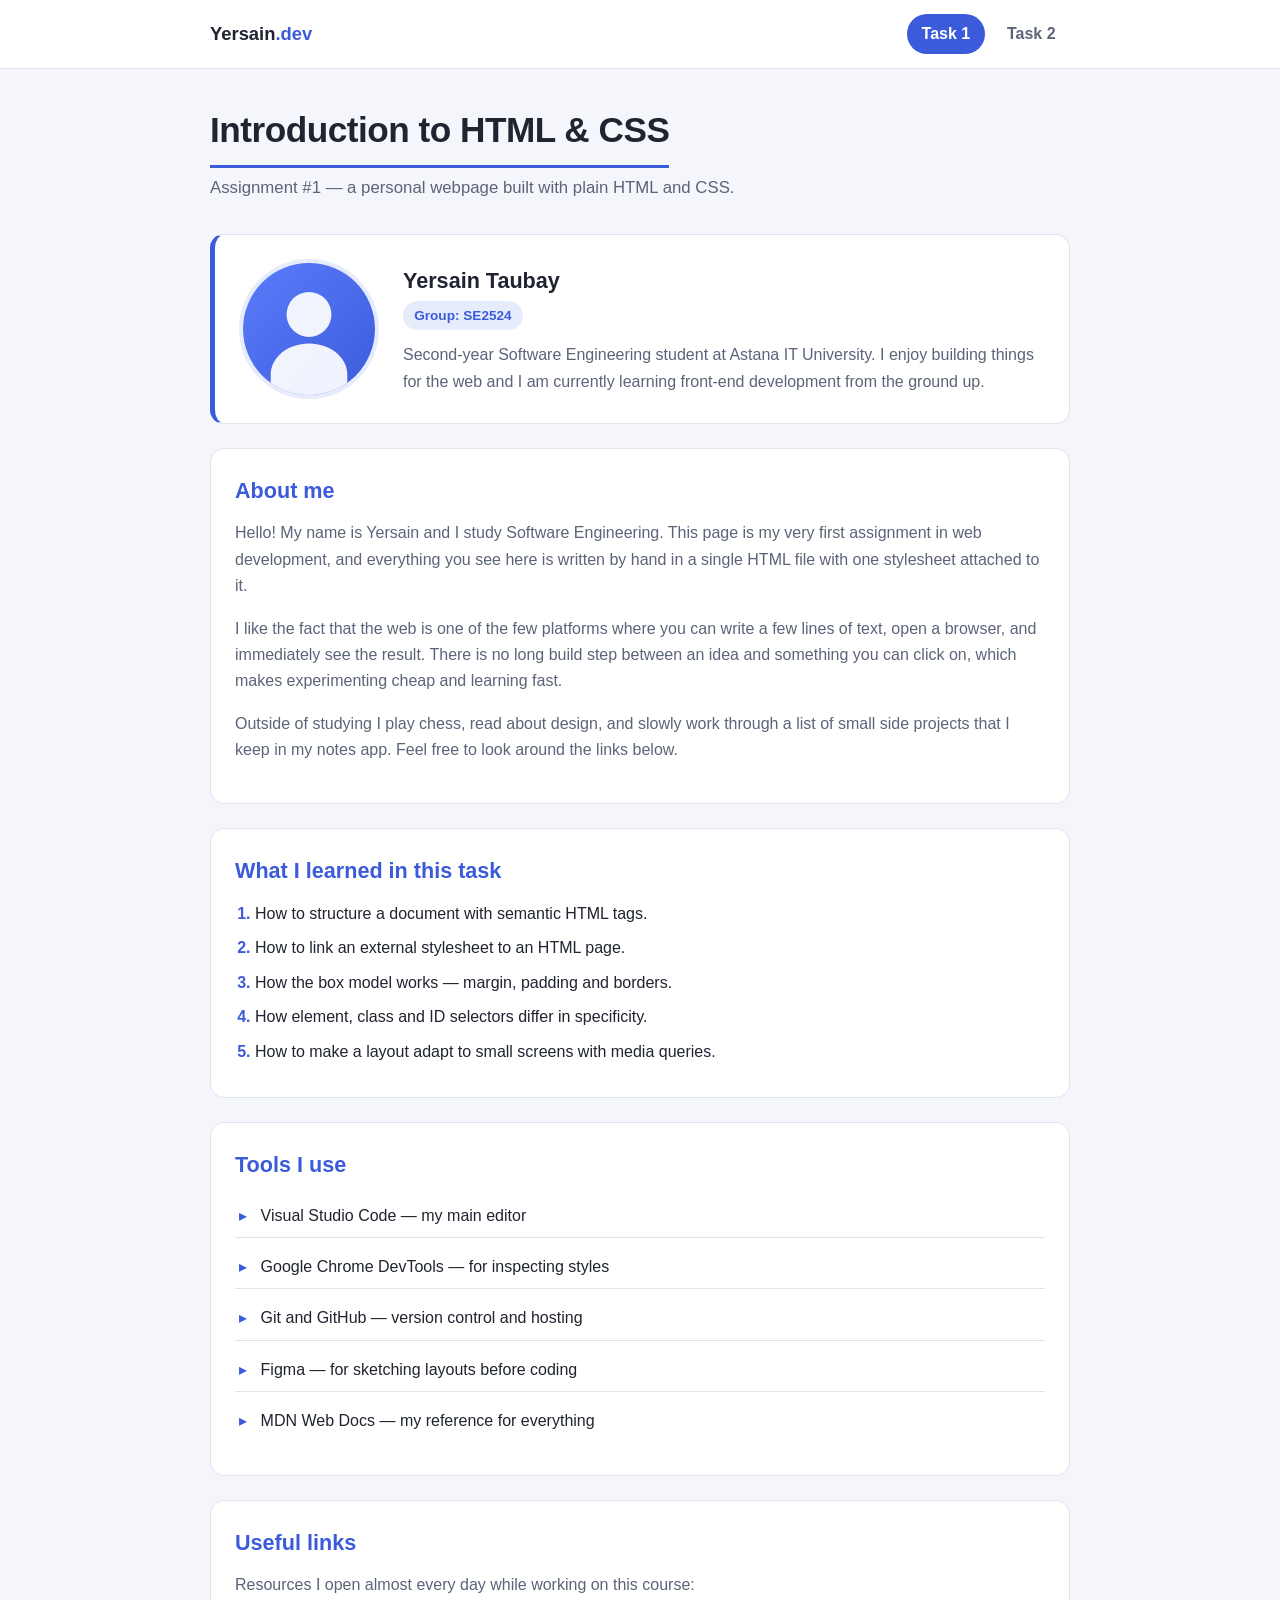
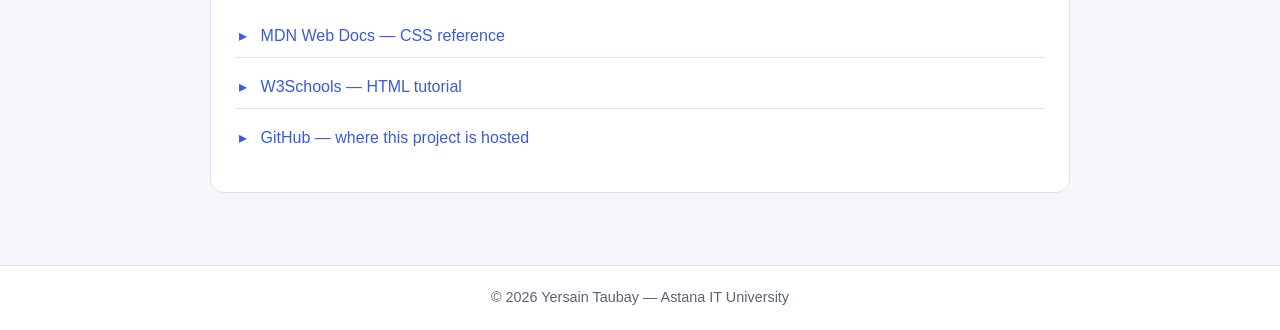
==== index.html @ 3f5f3b8e "Assignment #1: HTML & CSS basics — Task 1 personal webpage" ====
<!DOCTYPE html>
<html lang="en">
<head>
  <meta charset="UTF-8">
  <meta name="viewport" content="width=device-width, initial-scale=1.0">
  <title>Task 1 — Introduction to HTML &amp; CSS</title>
  <link rel="stylesheet" href="styles.css">
</head>
<body>

  <!-- ===== Navigation bar ===== -->
  <header class="site-header">
    <nav class="navbar">
      <a class="brand" href="index.html">Yersain<span>.dev</span></a>
      <ul class="nav-links">
        <li><a class="nav-link active" href="index.html">Task 1</a></li>
        <li><a class="nav-link" href="task2.html">Task 2</a></li>
      </ul>
    </nav>
  </header>

  <main class="container">

    <!-- ===== Hero heading ===== -->
    <section class="hero">
      <h1 id="page-title">Introduction to HTML &amp; CSS</h1>
      <p class="subtitle">Assignment&nbsp;#1 — a personal webpage built with plain HTML and CSS.</p>
    </section>

    <!-- ===== Profile card ===== -->
    <section class="profile-card">
      <img class="avatar" src="images/profile.svg"
           alt="Portrait photo of Yersain Taubay, the author of this page">
      <div class="profile-info">
        <h2 class="profile-name">Yersain Taubay</h2>
        <p class="profile-group">Group: SE2524</p>
        <p class="profile-bio">
          Second-year Software Engineering student at Astana IT University.
          I enjoy building things for the web and I am currently learning
          front-end development from the ground up.
        </p>
      </div>
    </section>

    <!-- ===== About me ===== -->
    <section class="card">
      <h2>About me</h2>
      <p>
        Hello! My name is Yersain and I study Software Engineering. This page is my
        very first assignment in web development, and everything you see here is
        written by hand in a single HTML file with one stylesheet attached to it.
      </p>
      <p>
        I like the fact that the web is one of the few platforms where you can write
        a few lines of text, open a browser, and immediately see the result. There is
        no long build step between an idea and something you can click on, which makes
        experimenting cheap and learning fast.
      </p>
      <p>
        Outside of studying I play chess, read about design, and slowly work through
        a list of small side projects that I keep in my notes app. Feel free to look
        around the links below.
      </p>
    </section>

    <!-- ===== Ordered list ===== -->
    <section class="card">
      <h2>What I learned in this task</h2>
      <ol class="steps">
        <li>How to structure a document with semantic HTML tags.</li>
        <li>How to link an external stylesheet to an HTML page.</li>
        <li>How the box model works — margin, padding and borders.</li>
        <li>How element, class and ID selectors differ in specificity.</li>
        <li>How to make a layout adapt to small screens with media queries.</li>
      </ol>
    </section>

    <!-- ===== Unordered list ===== -->
    <section class="card">
      <h2>Tools I use</h2>
      <ul class="tools">
        <li>Visual Studio Code — my main editor</li>
        <li>Google Chrome DevTools — for inspecting styles</li>
        <li>Git and GitHub — version control and hosting</li>
        <li>Figma — for sketching layouts before coding</li>
        <li>MDN Web Docs — my reference for everything</li>
      </ul>
    </section>

    <!-- ===== Links ===== -->
    <section class="card">
      <h2>Useful links</h2>
      <p>
        Resources I open almost every day while working on this course:
      </p>
      <ul class="tools">
        <li><a href="https://developer.mozilla.org/en-US/docs/Web/CSS" target="_blank" rel="noopener">MDN Web Docs — CSS reference</a></li>
        <li><a href="https://www.w3schools.com/html/" target="_blank" rel="noopener">W3Schools — HTML tutorial</a></li>
        <li><a href="https://github.com/" target="_blank" rel="noopener">GitHub — where this project is hosted</a></li>
      </ul>
    </section>

  </main>

  <footer class="site-footer">
    <p>&copy; 2026 Yersain Taubay — Astana IT University</p>
  </footer>

</body>
</html>
---- styles.css ----
/* ===========================================================
   Assignment #1 — Task 1
   Selectors used: element (body, h1, a, ul ...),
                   class (.card, .navbar, .profile-card ...),
                   ID    (#page-title)
   =========================================================== */

/* ---------- Design tokens ---------- */
:root {
  --bg:          #f4f6fb;
  --surface:     #ffffff;
  --ink:         #1f2430;
  --ink-muted:   #5b6478;
  --accent:      #3b5bdb;
  --accent-soft: #e7ecfd;
  --border:      #dfe3ee;
  --radius:      14px;
}

/* ---------- ELEMENT SELECTORS ---------- */
* {
  box-sizing: border-box;
}

body {
  margin: 0;
  background-color: var(--bg);          /* page background colour */
  font-family: "Segoe UI", "Helvetica Neue", Arial, sans-serif;
  font-size: 16px;
  line-height: 1.65;
  color: var(--ink);
}

h1 {
  font-size: 2.2rem;
  margin: 0 0 0.4rem;
  letter-spacing: -0.5px;
}

h2 {
  font-size: 1.35rem;
  margin: 0 0 0.75rem;
  color: var(--accent);
}

p {
  margin: 0 0 1rem;
  color: var(--ink-muted);
}

ul, ol {
  margin: 0;
  padding-left: 1.25rem;
}

li {
  margin-bottom: 0.5rem;
}

a {
  color: var(--accent);
  text-decoration: none;
  transition: color 0.2s ease, background-color 0.2s ease;
}

/* hover effect on every link */
a:hover {
  color: #1c3aa9;
  text-decoration: underline;
}

img {
  display: block;
  max-width: 100%;
}

/* ---------- ID SELECTOR ---------- */
#page-title {
  color: var(--ink);
  border-bottom: 3px solid var(--accent);
  display: inline-block;
  padding-bottom: 0.35rem;
}

/* ---------- CLASS SELECTORS ---------- */

/* Navigation bar */
.site-header {
  background-color: var(--surface);
  border-bottom: 1px solid var(--border);
  position: sticky;
  top: 0;
  z-index: 10;
}

.navbar {
  max-width: 900px;
  margin: 0 auto;
  padding: 0.9rem 1.25rem;
  display: flex;
  flex-wrap: wrap;
  gap: 0.75rem;
  align-items: center;
  justify-content: space-between;
}

.brand {
  font-size: 1.15rem;
  font-weight: 700;
  color: var(--ink);
}

.brand span {
  color: var(--accent);
}

.brand:hover {
  text-decoration: none;
}

.nav-links {
  list-style: none;
  display: flex;
  gap: 0.5rem;
  margin: 0;
  padding: 0;
}

.nav-links li {
  margin: 0;
}

.nav-link {
  display: block;
  padding: 0.4rem 0.9rem;
  border-radius: 999px;
  font-weight: 600;
  color: var(--ink-muted);
}

.nav-link:hover {
  background-color: var(--accent-soft);
  color: var(--accent);
  text-decoration: none;
}

.nav-link.active {
  background-color: var(--accent);
  color: #ffffff;
}

/* Page container */
.container {
  max-width: 900px;
  margin: 0 auto;
  padding: 2rem 1.25rem 3rem;
}

.hero {
  margin-bottom: 2rem;
}

.subtitle {
  font-size: 1.05rem;
}

/* Generic content card */
.card {
  background-color: var(--surface);
  border: 1px solid var(--border);
  border-radius: var(--radius);
  padding: 1.5rem;
  margin-bottom: 1.5rem;
}

/* Profile card */
.profile-card {
  background-color: var(--surface);
  border: 1px solid var(--border);
  border-left: 5px solid var(--accent);
  border-radius: var(--radius);
  padding: 1.5rem;
  margin-bottom: 1.5rem;
  display: flex;
  align-items: center;
  gap: 1.5rem;
}

.avatar {
  width: 140px;
  height: 140px;
  flex-shrink: 0;
  object-fit: cover;
  border: 4px solid var(--accent-soft);
  border-radius: 50%;                   /* rounded image */
}

.profile-info {
  min-width: 0;
}

.profile-name {
  color: var(--ink);
  margin-bottom: 0.2rem;
}

.profile-group {
  display: inline-block;
  background-color: var(--accent-soft);
  color: var(--accent);
  font-size: 0.85rem;
  font-weight: 600;
  padding: 0.2rem 0.7rem;
  border-radius: 999px;
  margin-bottom: 0.75rem;
}

.profile-bio {
  margin-bottom: 0;
}

/* Lists */
.steps li::marker {
  color: var(--accent);
  font-weight: 700;
}

.tools {
  list-style: none;
  padding-left: 0;
}

.tools li {
  padding: 0.5rem 0 0.5rem 1.6rem;
  border-bottom: 1px solid var(--border);
  position: relative;
}

.tools li:last-child {
  border-bottom: none;
}

.tools li::before {
  content: "▸";
  color: var(--accent);
  position: absolute;
  left: 0.25rem;
}

/* Footer */
.site-footer {
  border-top: 1px solid var(--border);
  background-color: var(--surface);
  text-align: center;
  padding: 1.25rem;
}

.site-footer p {
  margin: 0;
  font-size: 0.9rem;
}

/* ---------- Responsive ---------- */
@media (max-width: 600px) {
  h1 {
    font-size: 1.7rem;
  }

  .navbar {
    justify-content: center;
  }

  .profile-card {
    flex-direction: column;
    text-align: center;
  }

  .container {
    padding: 1.5rem 1rem 2.5rem;
  }

  .card,
  .profile-card {
    padding: 1.15rem;
  }
}
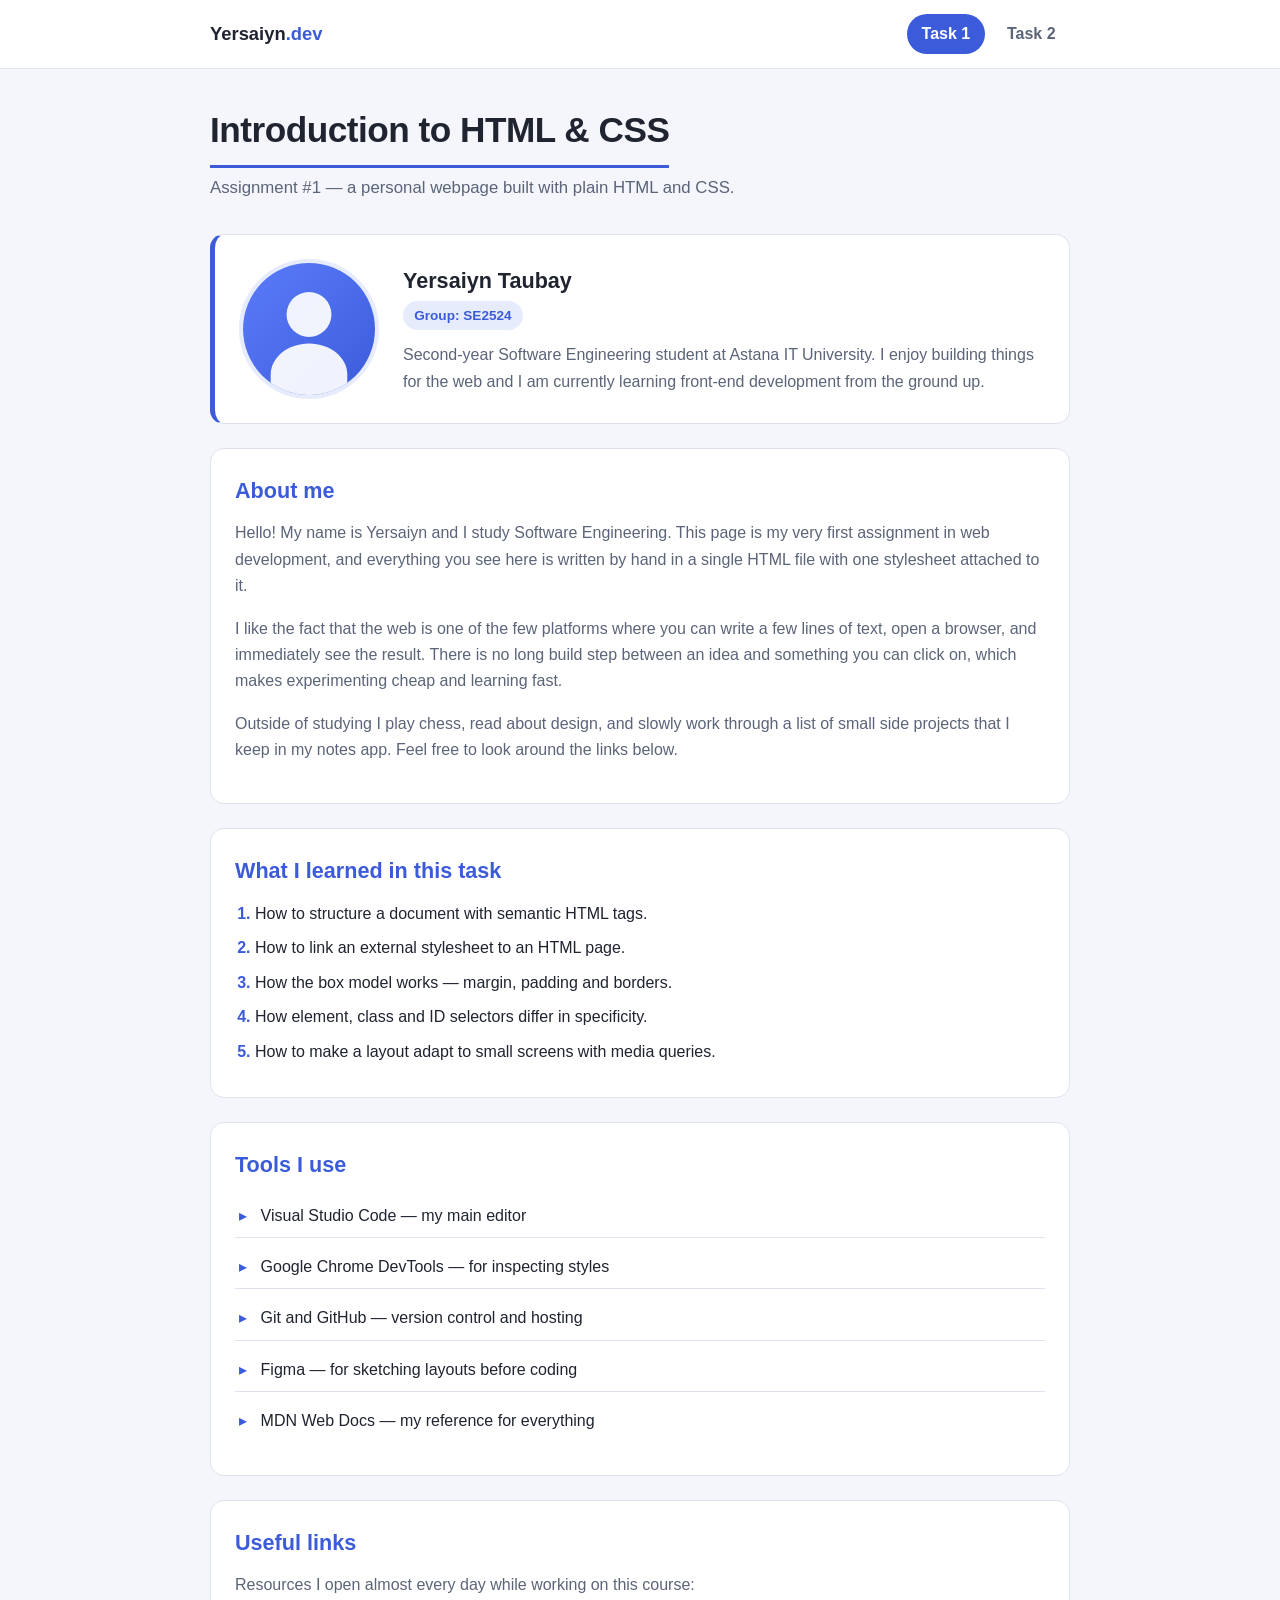
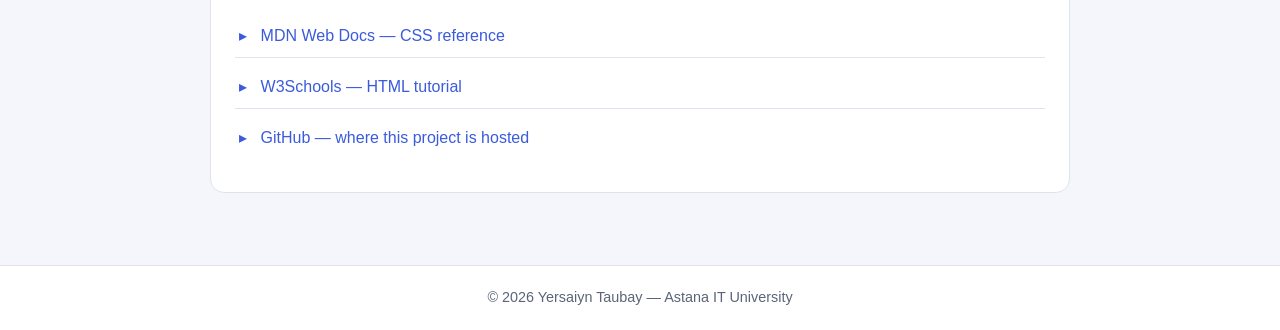
==== commit f3132ede: "Correct author name spelling to Yersaiyn Taubay" ====
--- a/index.html
+++ b/index.html
@@ -11,7 +11,7 @@
   <!-- ===== Navigation bar ===== -->
   <header class="site-header">
     <nav class="navbar">
-      <a class="brand" href="index.html">Yersain<span>.dev</span></a>
+      <a class="brand" href="index.html">Yersaiyn<span>.dev</span></a>
       <ul class="nav-links">
         <li><a class="nav-link active" href="index.html">Task 1</a></li>
         <li><a class="nav-link" href="task2.html">Task 2</a></li>
@@ -30,9 +30,9 @@
     <!-- ===== Profile card ===== -->
     <section class="profile-card">
       <img class="avatar" src="images/profile.svg"
-           alt="Portrait photo of Yersain Taubay, the author of this page">
+           alt="Portrait photo of Yersaiyn Taubay, the author of this page">
       <div class="profile-info">
-        <h2 class="profile-name">Yersain Taubay</h2>
+        <h2 class="profile-name">Yersaiyn Taubay</h2>
         <p class="profile-group">Group: SE2524</p>
         <p class="profile-bio">
           Second-year Software Engineering student at Astana IT University.
@@ -46,7 +46,7 @@
     <section class="card">
       <h2>About me</h2>
       <p>
-        Hello! My name is Yersain and I study Software Engineering. This page is my
+        Hello! My name is Yersaiyn and I study Software Engineering. This page is my
         very first assignment in web development, and everything you see here is
         written by hand in a single HTML file with one stylesheet attached to it.
       </p>
@@ -103,7 +103,7 @@
   </main>
 
   <footer class="site-footer">
-    <p>&copy; 2026 Yersain Taubay — Astana IT University</p>
+    <p>&copy; 2026 Yersaiyn Taubay — Astana IT University</p>
   </footer>
 
 </body>
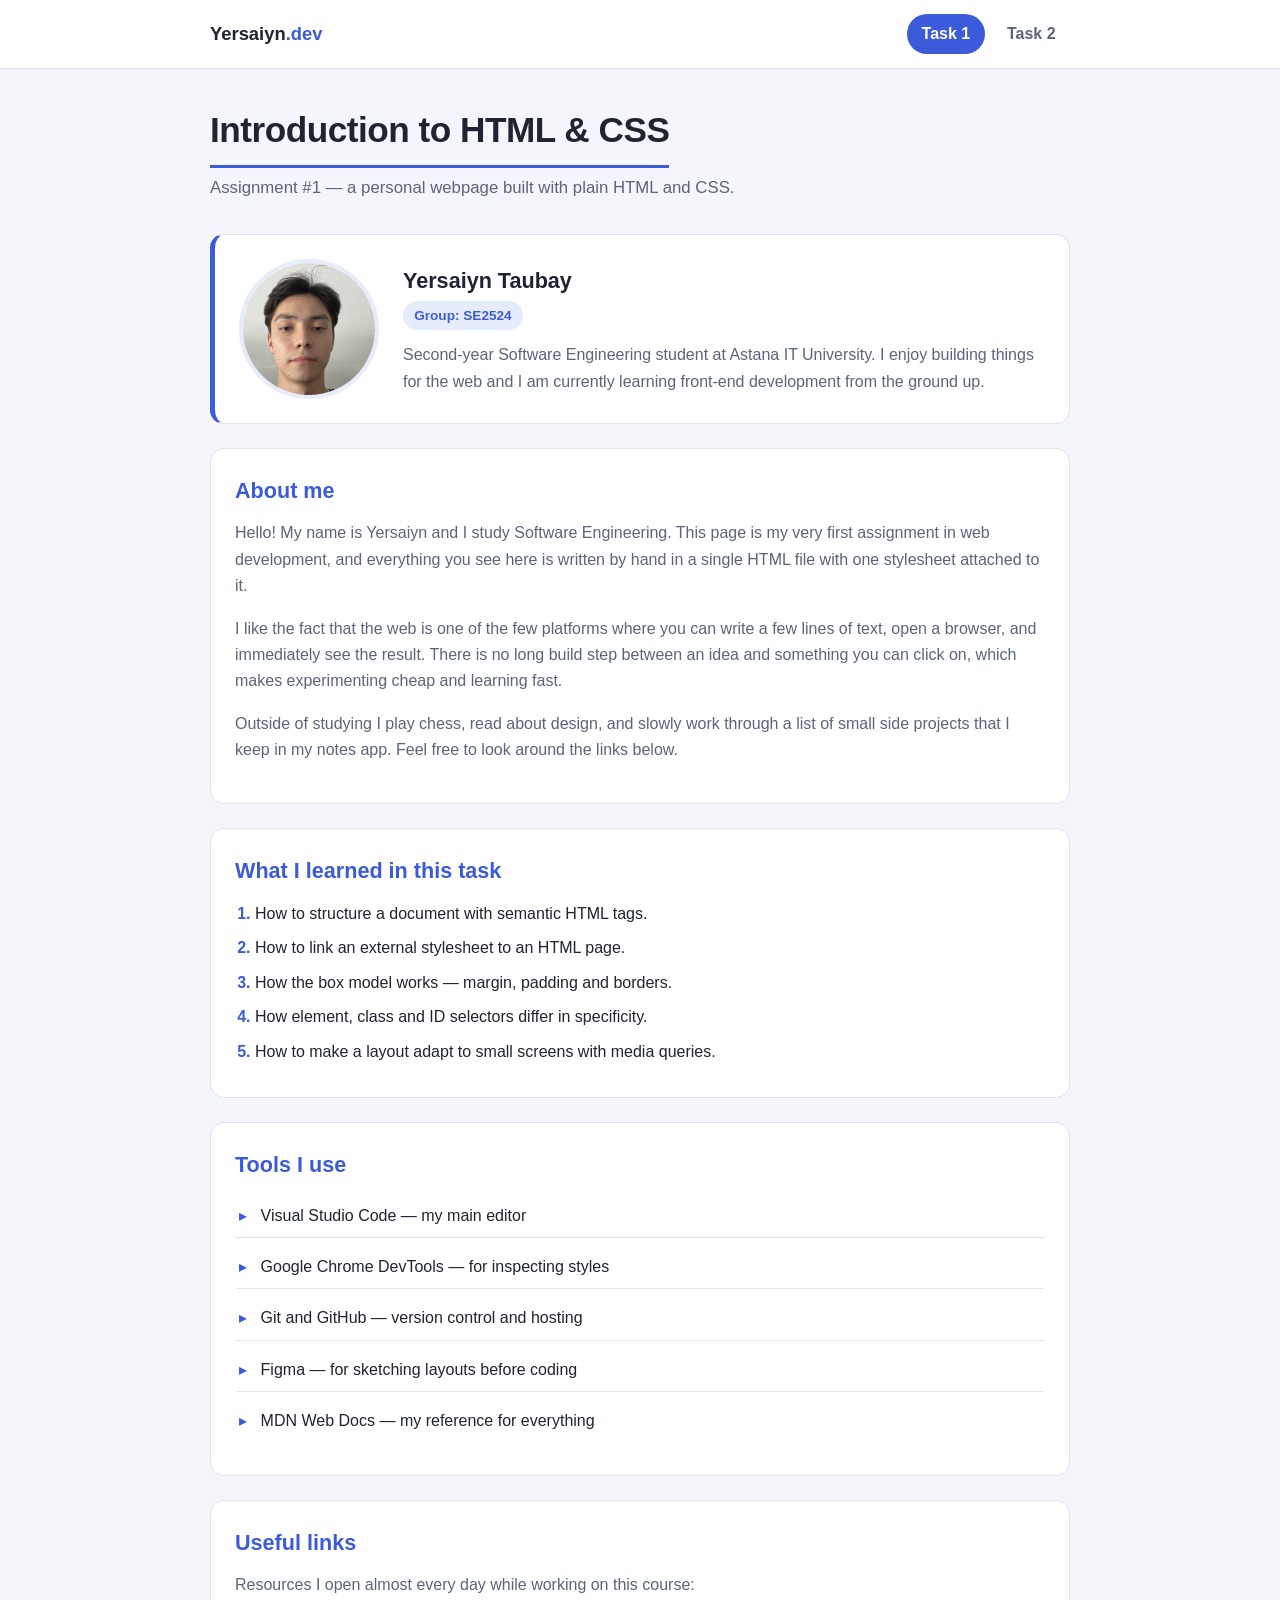
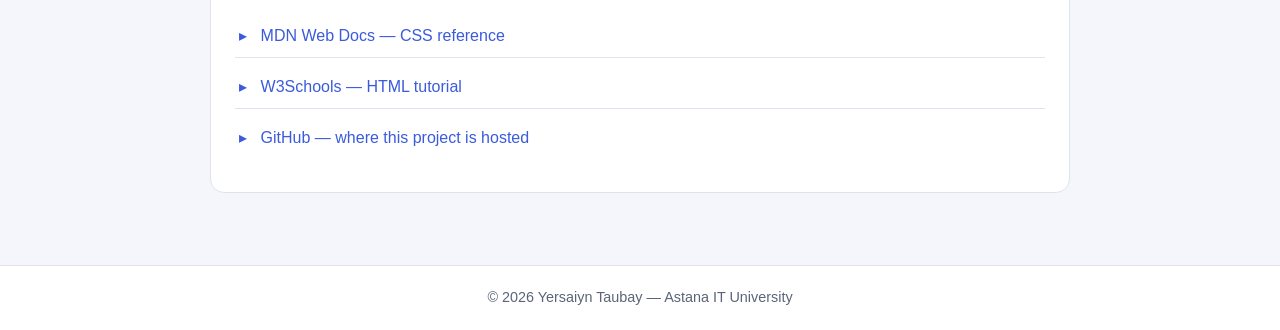
==== commit 59d20086: "Use real profile photo in the profile card" ====
--- a/index.html
+++ b/index.html
@@ -29,7 +29,7 @@
 
     <!-- ===== Profile card ===== -->
     <section class="profile-card">
-      <img class="avatar" src="images/profile.svg"
+      <img class="avatar" src="images/profile.jpg" width="900" height="1600"
            alt="Portrait photo of Yersaiyn Taubay, the author of this page">
       <div class="profile-info">
         <h2 class="profile-name">Yersaiyn Taubay</h2>
--- a/styles.css
+++ b/styles.css
@@ -189,8 +189,10 @@
 .avatar {
   width: 140px;
   height: 140px;
+  max-width: none;                      /* beat img{max-width:100%} — keeps the circle from squashing */
   flex-shrink: 0;
   object-fit: cover;
+  object-position: 50% 55%;             /* portrait photo — bias the crop down so the chin fits */
   border: 4px solid var(--accent-soft);
   border-radius: 50%;                   /* rounded image */
 }
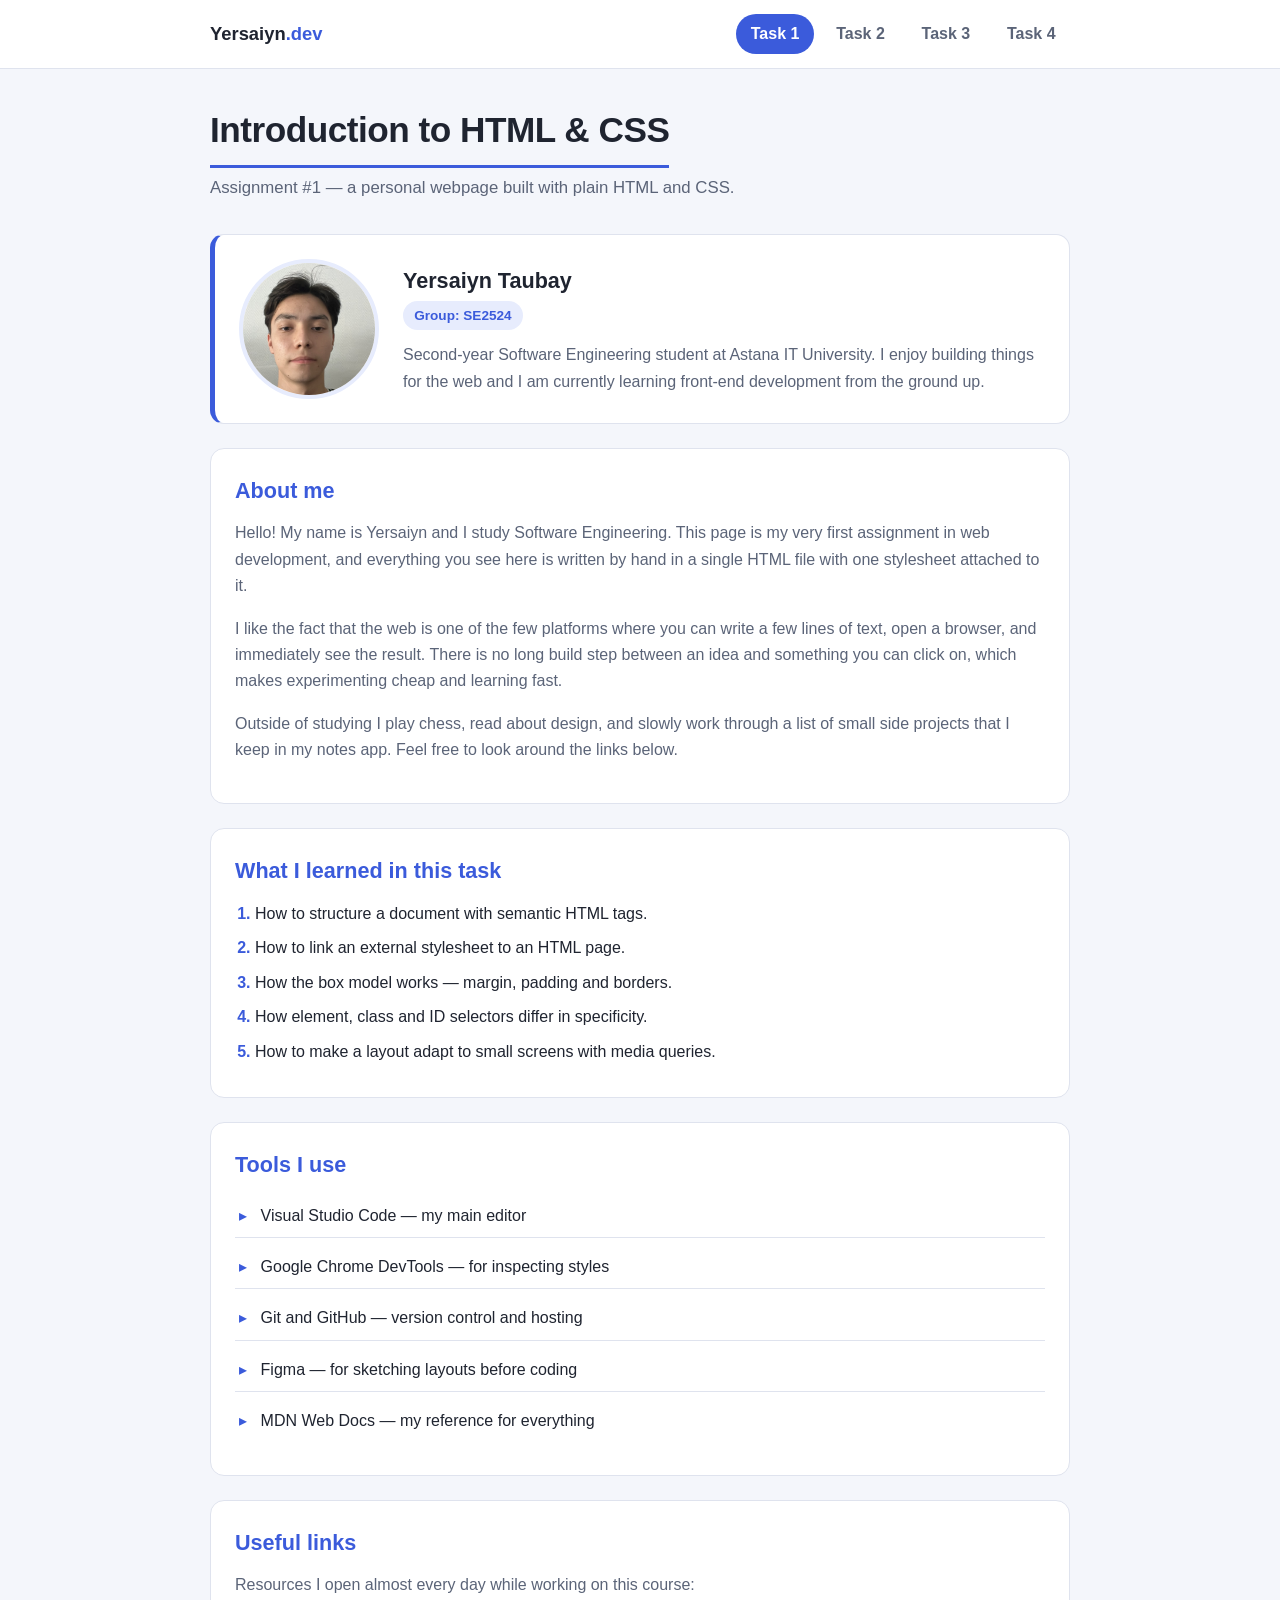
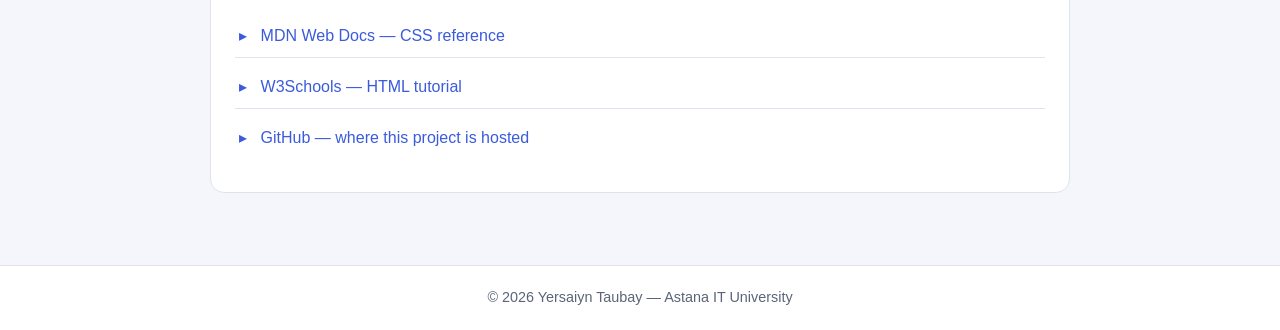
==== commit 6d136967: "Add Task 2 (float layout), Task 3 (tribute page) and Task 4 (table and form)" ====
--- a/index.html
+++ b/index.html
@@ -15,6 +15,8 @@
       <ul class="nav-links">
         <li><a class="nav-link active" href="index.html">Task 1</a></li>
         <li><a class="nav-link" href="task2.html">Task 2</a></li>
+        <li><a class="nav-link" href="exercise1/index.html">Task 3</a></li>
+        <li><a class="nav-link" href="task4.html">Task 4</a></li>
       </ul>
     </nav>
   </header>
--- a/styles.css
+++ b/styles.css
@@ -1,11 +1,6 @@
-/* ===========================================================
-   Assignment #1 — Task 1
-   Selectors used: element (body, h1, a, ul ...),
-                   class (.card, .navbar, .profile-card ...),
-                   ID    (#page-title)
-   =========================================================== */
-
-/* ---------- Design tokens ---------- */
+/* Assignment #1 — Task 1 — styles */
+
+/* ---------- Colours and sizes ---------- */
 :root {
   --bg:          #f4f6fb;
   --surface:     #ffffff;
@@ -189,10 +184,10 @@
 .avatar {
   width: 140px;
   height: 140px;
-  max-width: none;                      /* beat img{max-width:100%} — keeps the circle from squashing */
+  max-width: none;
   flex-shrink: 0;
   object-fit: cover;
-  object-position: 50% 55%;             /* portrait photo — bias the crop down so the chin fits */
+  object-position: 50% 55%;
   border: 4px solid var(--accent-soft);
   border-radius: 50%;                   /* rounded image */
 }
